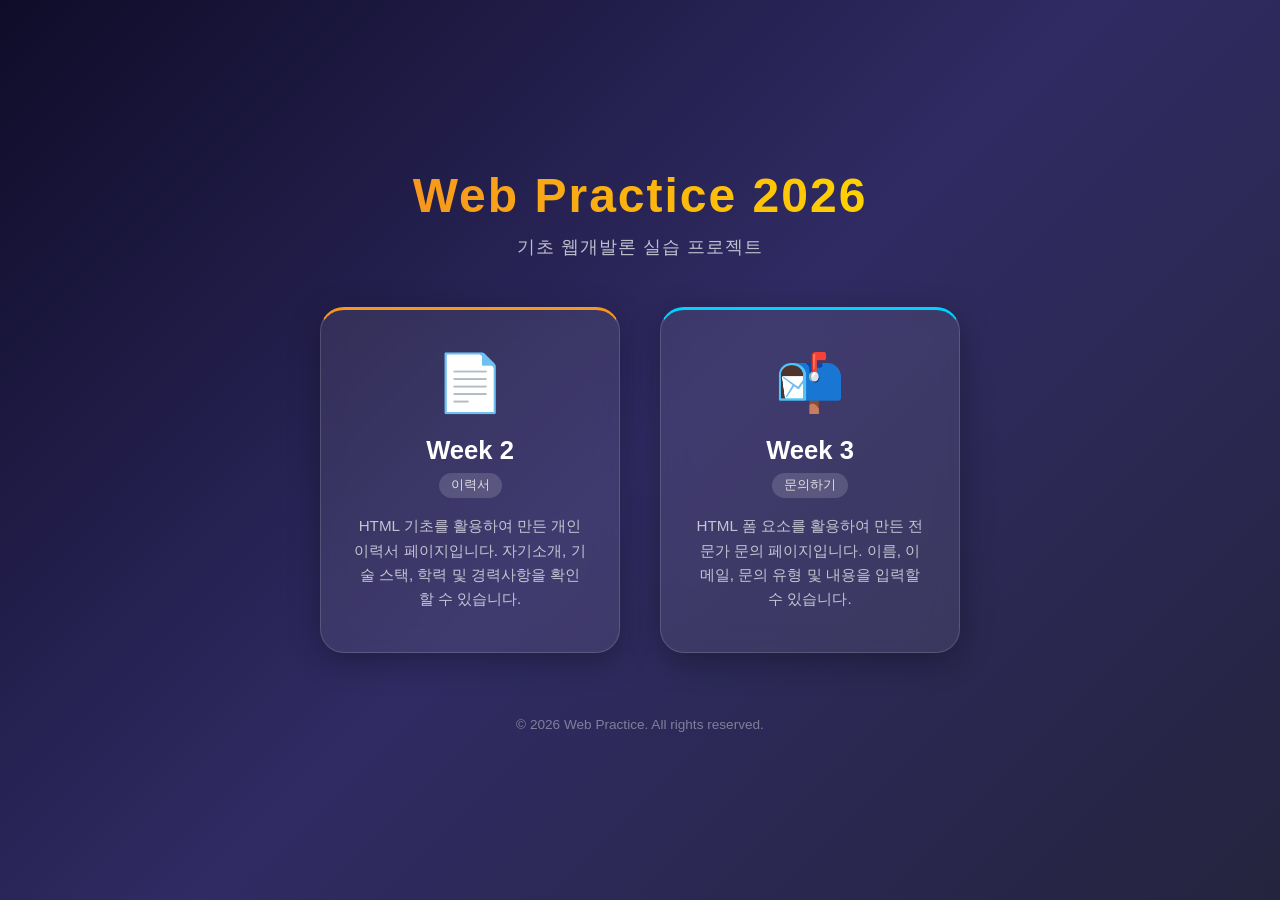
==== index.html @ 67eca6ac "랜딩 페이지 추가" ====
<!DOCTYPE html>
<html lang="ko">
<head>
    <meta charset="UTF-8">
    <meta name="viewport" content="width=device-width, initial-scale=1.0">
    <title>Web Practice 2026</title>
    <style>
        * {
            margin: 0;
            padding: 0;
            box-sizing: border-box;
        }

        body {
            font-family: 'Segoe UI', 'Noto Sans KR', Tahoma, Geneva, Verdana, sans-serif;
            background: linear-gradient(135deg, #0f0c29, #302b63, #24243e);
            min-height: 100vh;
            display: flex;
            flex-direction: column;
            align-items: center;
            justify-content: center;
            color: #fff;
            padding: 2rem;
        }

        header {
            text-align: center;
            margin-bottom: 3rem;
        }

        header h1 {
            font-size: 3rem;
            font-weight: 700;
            background: linear-gradient(90deg, #f7971e, #ffd200);
            -webkit-background-clip: text;
            -webkit-text-fill-color: transparent;
            background-clip: text;
            letter-spacing: 2px;
        }

        header p {
            margin-top: 0.75rem;
            font-size: 1.1rem;
            color: rgba(255, 255, 255, 0.7);
            letter-spacing: 1px;
        }

        .card-container {
            display: flex;
            gap: 2.5rem;
            flex-wrap: wrap;
            justify-content: center;
        }

        .card {
            background: rgba(255, 255, 255, 0.08);
            backdrop-filter: blur(12px);
            -webkit-backdrop-filter: blur(12px);
            border: 1px solid rgba(255, 255, 255, 0.15);
            border-radius: 24px;
            padding: 2.5rem 2rem;
            width: 300px;
            text-align: center;
            text-decoration: none;
            color: #fff;
            transition: transform 0.3s ease, box-shadow 0.3s ease, border-color 0.3s ease;
            box-shadow: 0 8px 32px rgba(0, 0, 0, 0.3);
        }

        .card:hover {
            transform: translateY(-12px);
            box-shadow: 0 16px 48px rgba(0, 0, 0, 0.5);
            border-color: rgba(255, 255, 255, 0.4);
        }

        .card .icon {
            font-size: 3.5rem;
            margin-bottom: 1.25rem;
        }

        .card h2 {
            font-size: 1.6rem;
            font-weight: 600;
            margin-bottom: 0.5rem;
        }

        .card .badge {
            display: inline-block;
            background: rgba(255, 255, 255, 0.15);
            padding: 0.25rem 0.75rem;
            border-radius: 999px;
            font-size: 0.8rem;
            color: rgba(255, 255, 255, 0.8);
            margin-bottom: 1rem;
        }

        .card p {
            font-size: 0.95rem;
            color: rgba(255, 255, 255, 0.7);
            line-height: 1.6;
        }

        .card:nth-child(1) {
            border-top: 3px solid #f7971e;
        }

        .card:nth-child(2) {
            border-top: 3px solid #00d2ff;
        }

        footer {
            margin-top: 4rem;
            font-size: 0.85rem;
            color: rgba(255, 255, 255, 0.4);
        }
    </style>
</head>
<body>
    <header>
        <h1>Web Practice 2026</h1>
        <p>기초 웹개발론 실습 프로젝트</p>
    </header>

    <div class="card-container">
        <a href="week2/" class="card">
            <div class="icon">📄</div>
            <h2>Week 2</h2>
            <span class="badge">이력서</span>
            <p>HTML 기초를 활용하여 만든 개인 이력서 페이지입니다. 자기소개, 기술 스택, 학력 및 경력사항을 확인할 수 있습니다.</p>
        </a>

        <a href="week3/" class="card">
            <div class="icon">📬</div>
            <h2>Week 3</h2>
            <span class="badge">문의하기</span>
            <p>HTML 폼 요소를 활용하여 만든 전문가 문의 페이지입니다. 이름, 이메일, 문의 유형 및 내용을 입력할 수 있습니다.</p>
        </a>
    </div>

    <footer>
        &copy; 2026 Web Practice. All rights reserved.
    </footer>
</body>
</html>
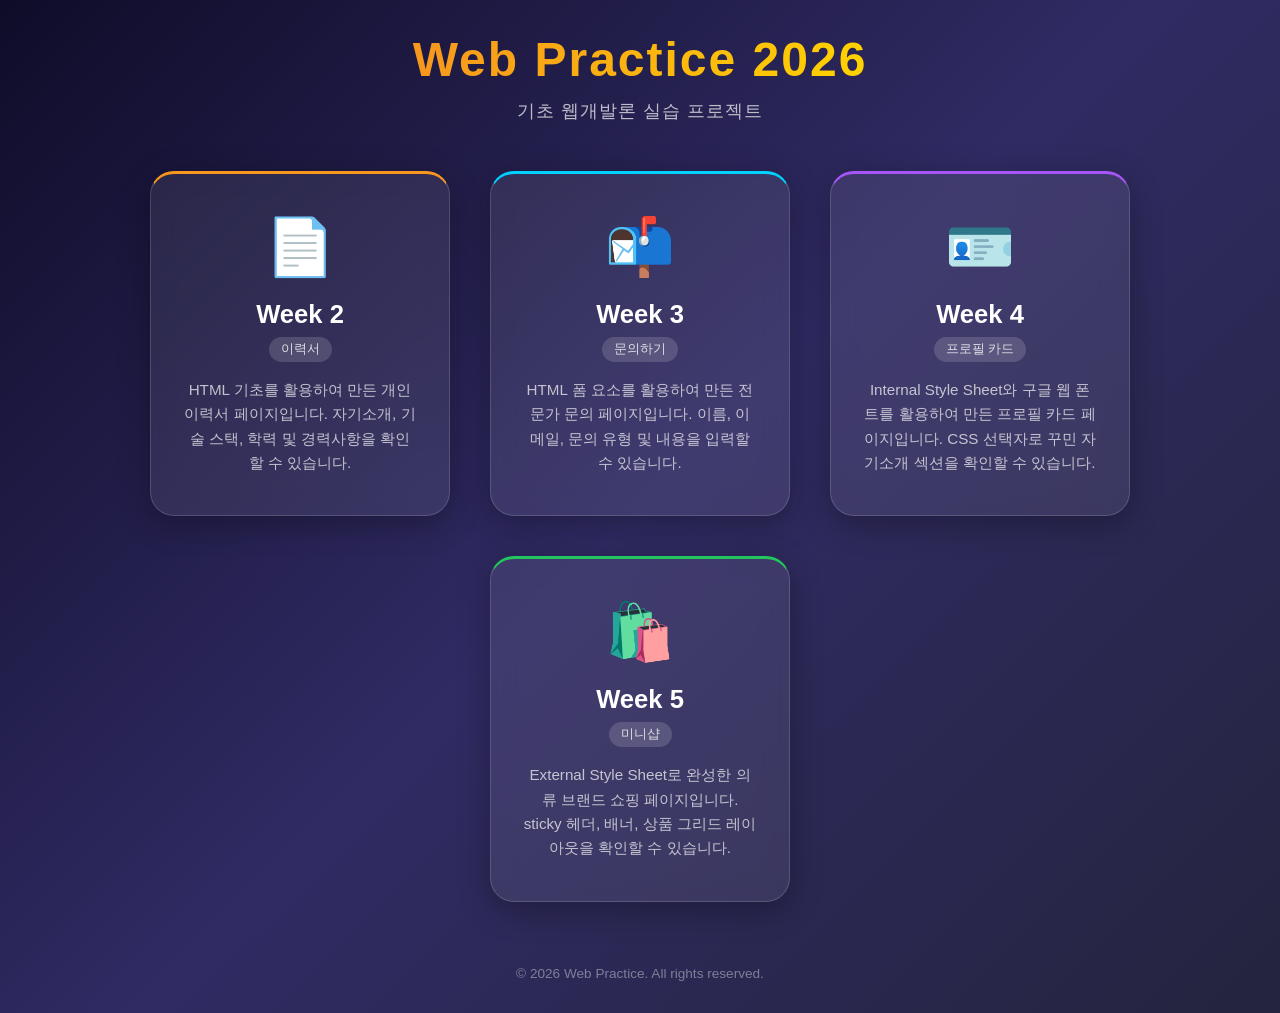
==== commit 40344352: "feat(landing-page): Week 4, Week 5 바로가기 추가" ====
--- a/index.html
+++ b/index.html
@@ -108,6 +108,14 @@
             border-top: 3px solid #00d2ff;
         }
 
+        .card:nth-child(3) {
+            border-top: 3px solid #a855f7;
+        }
+
+        .card:nth-child(4) {
+            border-top: 3px solid #22c55e;
+        }
+
         footer {
             margin-top: 4rem;
             font-size: 0.85rem;
@@ -135,6 +143,20 @@
             <span class="badge">문의하기</span>
             <p>HTML 폼 요소를 활용하여 만든 전문가 문의 페이지입니다. 이름, 이메일, 문의 유형 및 내용을 입력할 수 있습니다.</p>
         </a>
+
+        <a href="week4/" class="card">
+            <div class="icon">🪪</div>
+            <h2>Week 4</h2>
+            <span class="badge">프로필 카드</span>
+            <p>Internal Style Sheet와 구글 웹 폰트를 활용하여 만든 프로필 카드 페이지입니다. CSS 선택자로 꾸민 자기소개 섹션을 확인할 수 있습니다.</p>
+        </a>
+
+        <a href="week5/" class="card">
+            <div class="icon">🛍️</div>
+            <h2>Week 5</h2>
+            <span class="badge">미니샵</span>
+            <p>External Style Sheet로 완성한 의류 브랜드 쇼핑 페이지입니다. sticky 헤더, 배너, 상품 그리드 레이아웃을 확인할 수 있습니다.</p>
+        </a>
     </div>
 
     <footer>
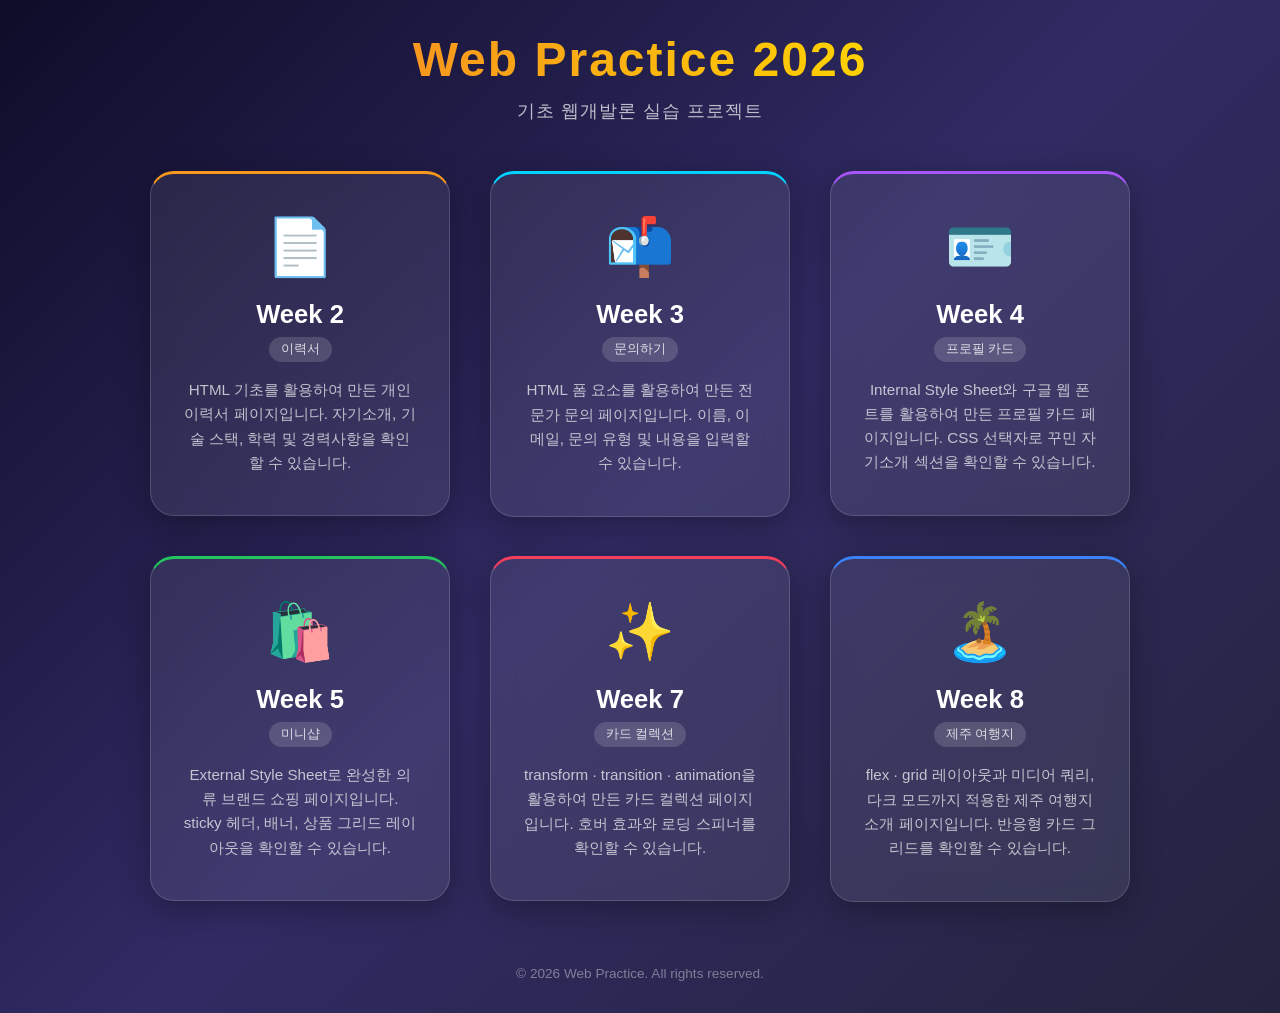
==== commit 4242661e: "feat(landing-page): Week 7, Week 8 바로가기 추가" ====
--- a/index.html
+++ b/index.html
@@ -116,6 +116,14 @@
             border-top: 3px solid #22c55e;
         }
 
+        .card:nth-child(5) {
+            border-top: 3px solid #f43f5e;
+        }
+
+        .card:nth-child(6) {
+            border-top: 3px solid #3b82f6;
+        }
+
         footer {
             margin-top: 4rem;
             font-size: 0.85rem;
@@ -157,6 +165,20 @@
             <span class="badge">미니샵</span>
             <p>External Style Sheet로 완성한 의류 브랜드 쇼핑 페이지입니다. sticky 헤더, 배너, 상품 그리드 레이아웃을 확인할 수 있습니다.</p>
         </a>
+
+        <a href="week7/" class="card">
+            <div class="icon">✨</div>
+            <h2>Week 7</h2>
+            <span class="badge">카드 컬렉션</span>
+            <p>transform · transition · animation을 활용하여 만든 카드 컬렉션 페이지입니다. 호버 효과와 로딩 스피너를 확인할 수 있습니다.</p>
+        </a>
+
+        <a href="week8/" class="card">
+            <div class="icon">🏝️</div>
+            <h2>Week 8</h2>
+            <span class="badge">제주 여행지</span>
+            <p>flex · grid 레이아웃과 미디어 쿼리, 다크 모드까지 적용한 제주 여행지 소개 페이지입니다. 반응형 카드 그리드를 확인할 수 있습니다.</p>
+        </a>
     </div>
 
     <footer>
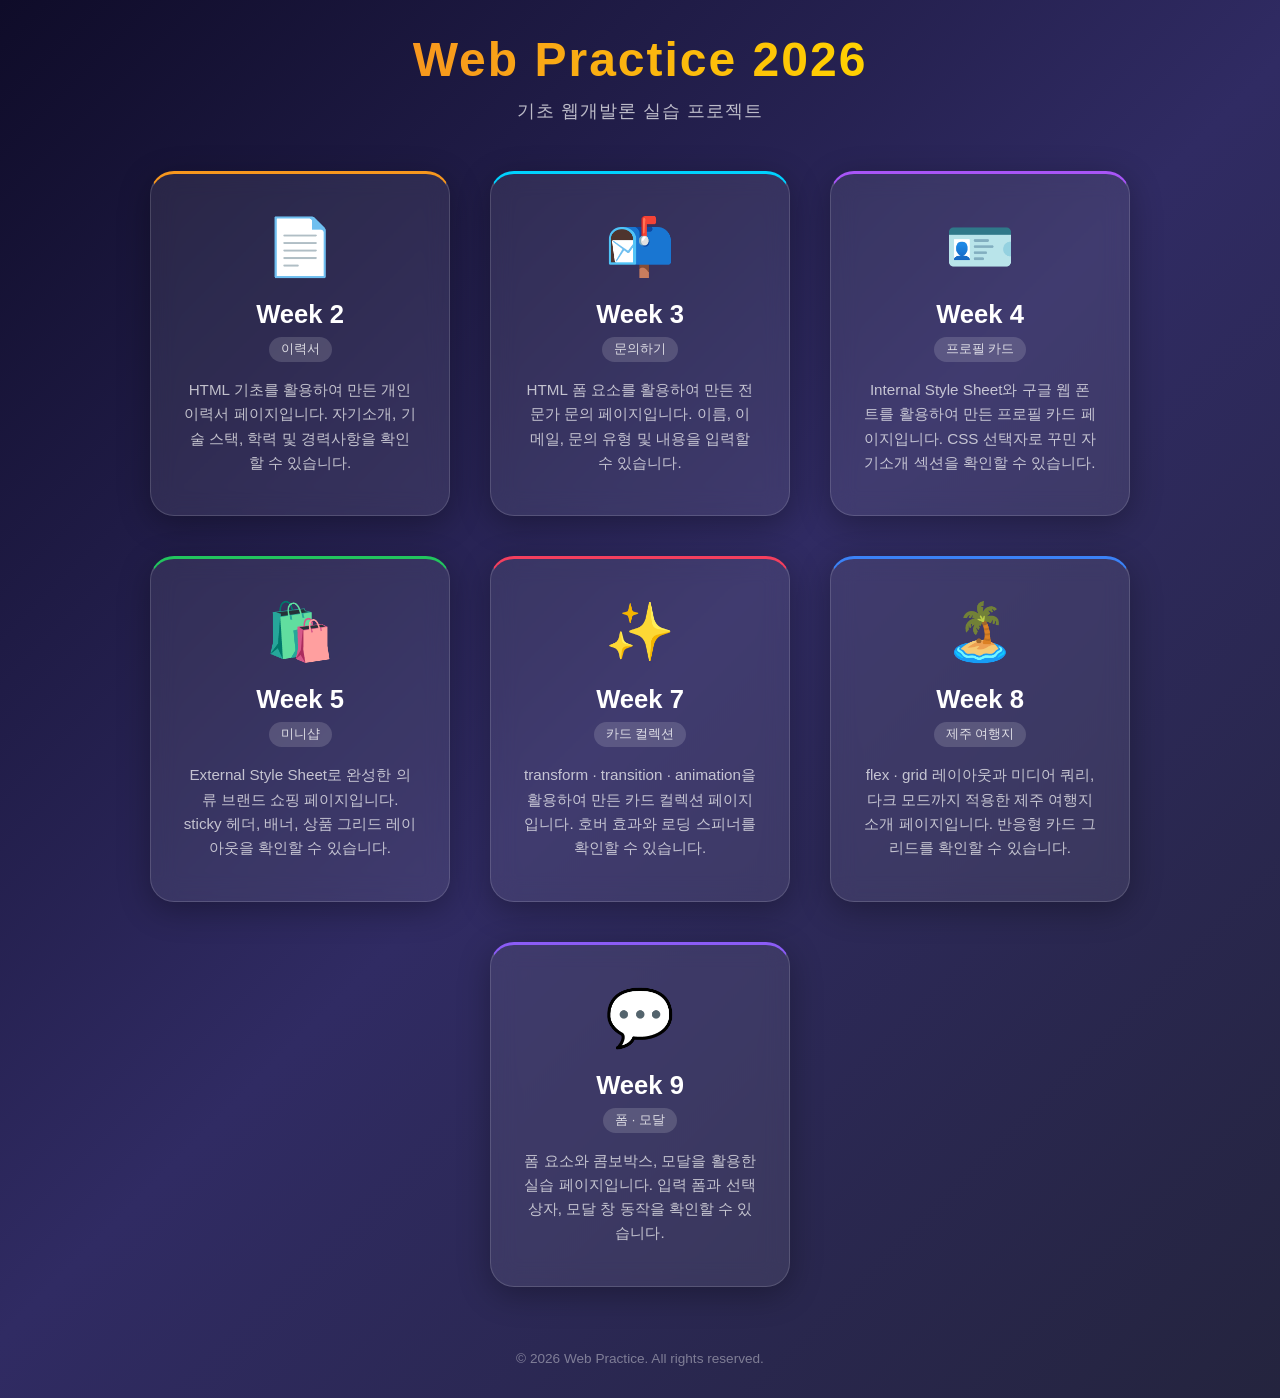
==== commit 94950673: "feat(landing-page): Week 9 바로가기 추가" ====
--- a/index.html
+++ b/index.html
@@ -124,6 +124,10 @@
             border-top: 3px solid #3b82f6;
         }
 
+        .card:nth-child(7) {
+            border-top: 3px solid #8b5cf6;
+        }
+
         footer {
             margin-top: 4rem;
             font-size: 0.85rem;
@@ -179,6 +183,13 @@
             <span class="badge">제주 여행지</span>
             <p>flex · grid 레이아웃과 미디어 쿼리, 다크 모드까지 적용한 제주 여행지 소개 페이지입니다. 반응형 카드 그리드를 확인할 수 있습니다.</p>
         </a>
+
+        <a href="week9/" class="card">
+            <div class="icon">💬</div>
+            <h2>Week 9</h2>
+            <span class="badge">폼 · 모달</span>
+            <p>폼 요소와 콤보박스, 모달을 활용한 실습 페이지입니다. 입력 폼과 선택 상자, 모달 창 동작을 확인할 수 있습니다.</p>
+        </a>
     </div>
 
     <footer>
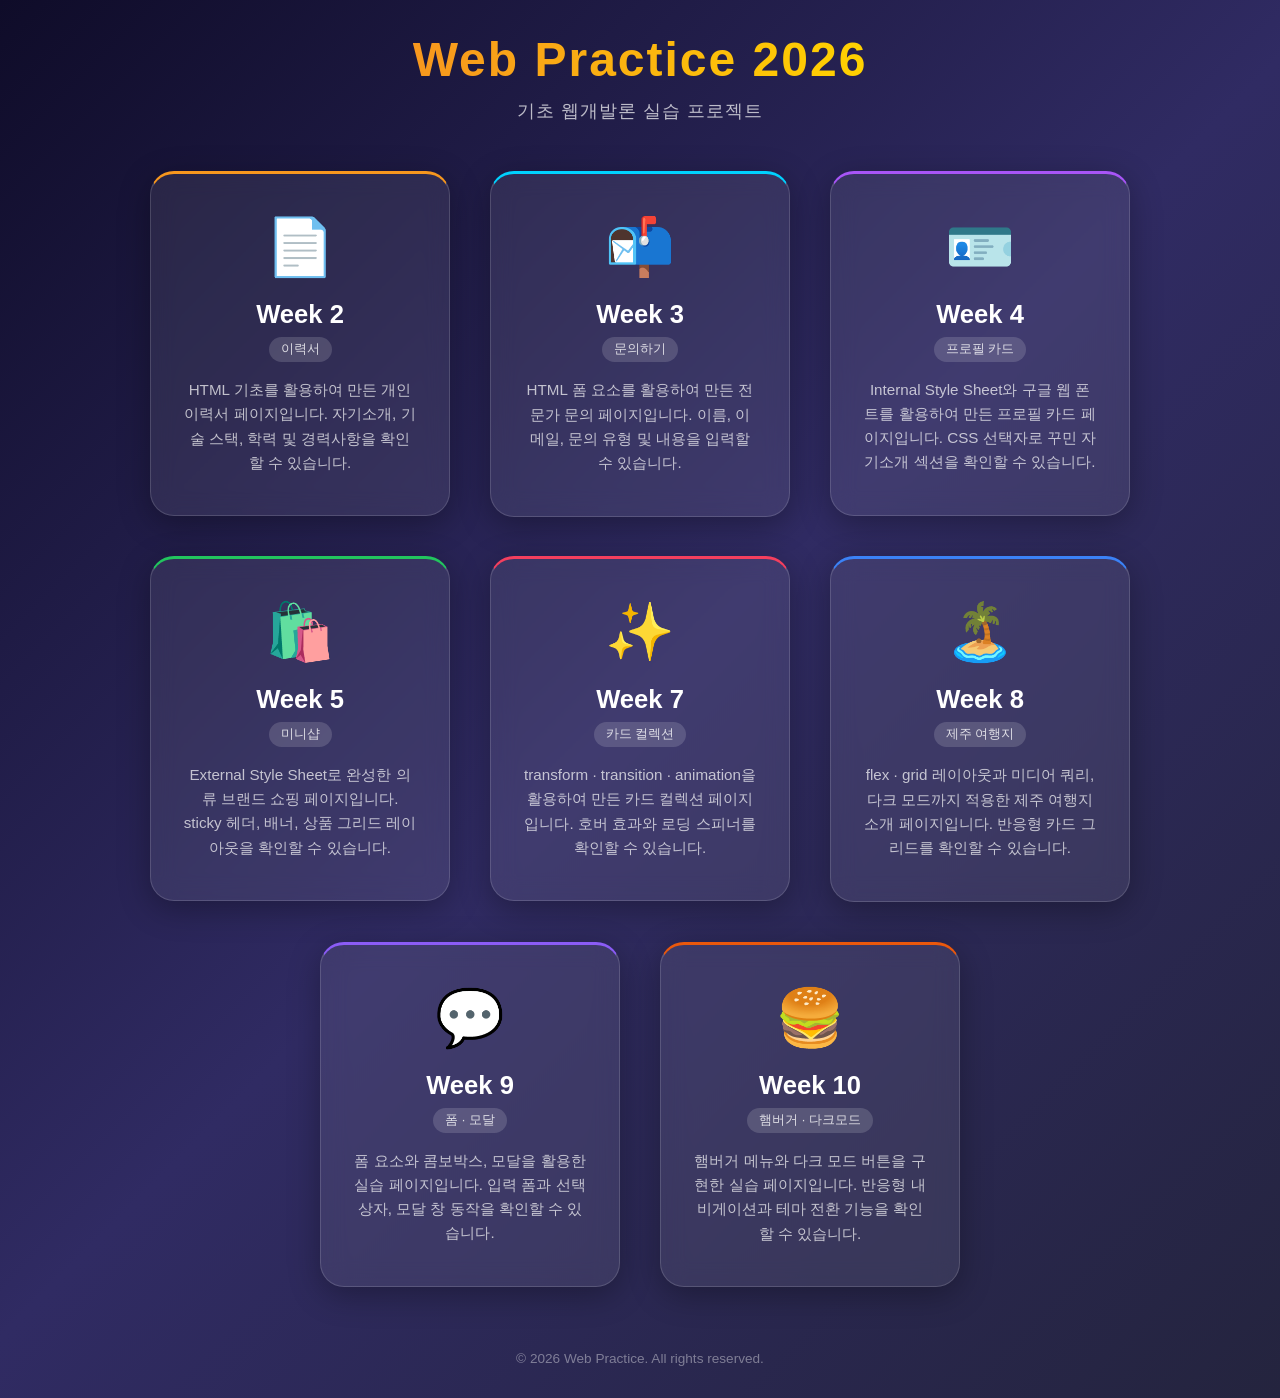
==== commit c8e5437c: "feat(landing-page): Week 10 바로가기 추가" ====
--- a/index.html
+++ b/index.html
@@ -128,6 +128,10 @@
             border-top: 3px solid #8b5cf6;
         }
 
+        .card:nth-child(8) {
+            border-top: 3px solid #ea580c;
+        }
+
         footer {
             margin-top: 4rem;
             font-size: 0.85rem;
@@ -190,6 +194,13 @@
             <span class="badge">폼 · 모달</span>
             <p>폼 요소와 콤보박스, 모달을 활용한 실습 페이지입니다. 입력 폼과 선택 상자, 모달 창 동작을 확인할 수 있습니다.</p>
         </a>
+
+        <a href="week10/" class="card">
+            <div class="icon">🍔</div>
+            <h2>Week 10</h2>
+            <span class="badge">햄버거 · 다크모드</span>
+            <p>햄버거 메뉴와 다크 모드 버튼을 구현한 실습 페이지입니다. 반응형 내비게이션과 테마 전환 기능을 확인할 수 있습니다.</p>
+        </a>
     </div>
 
     <footer>
